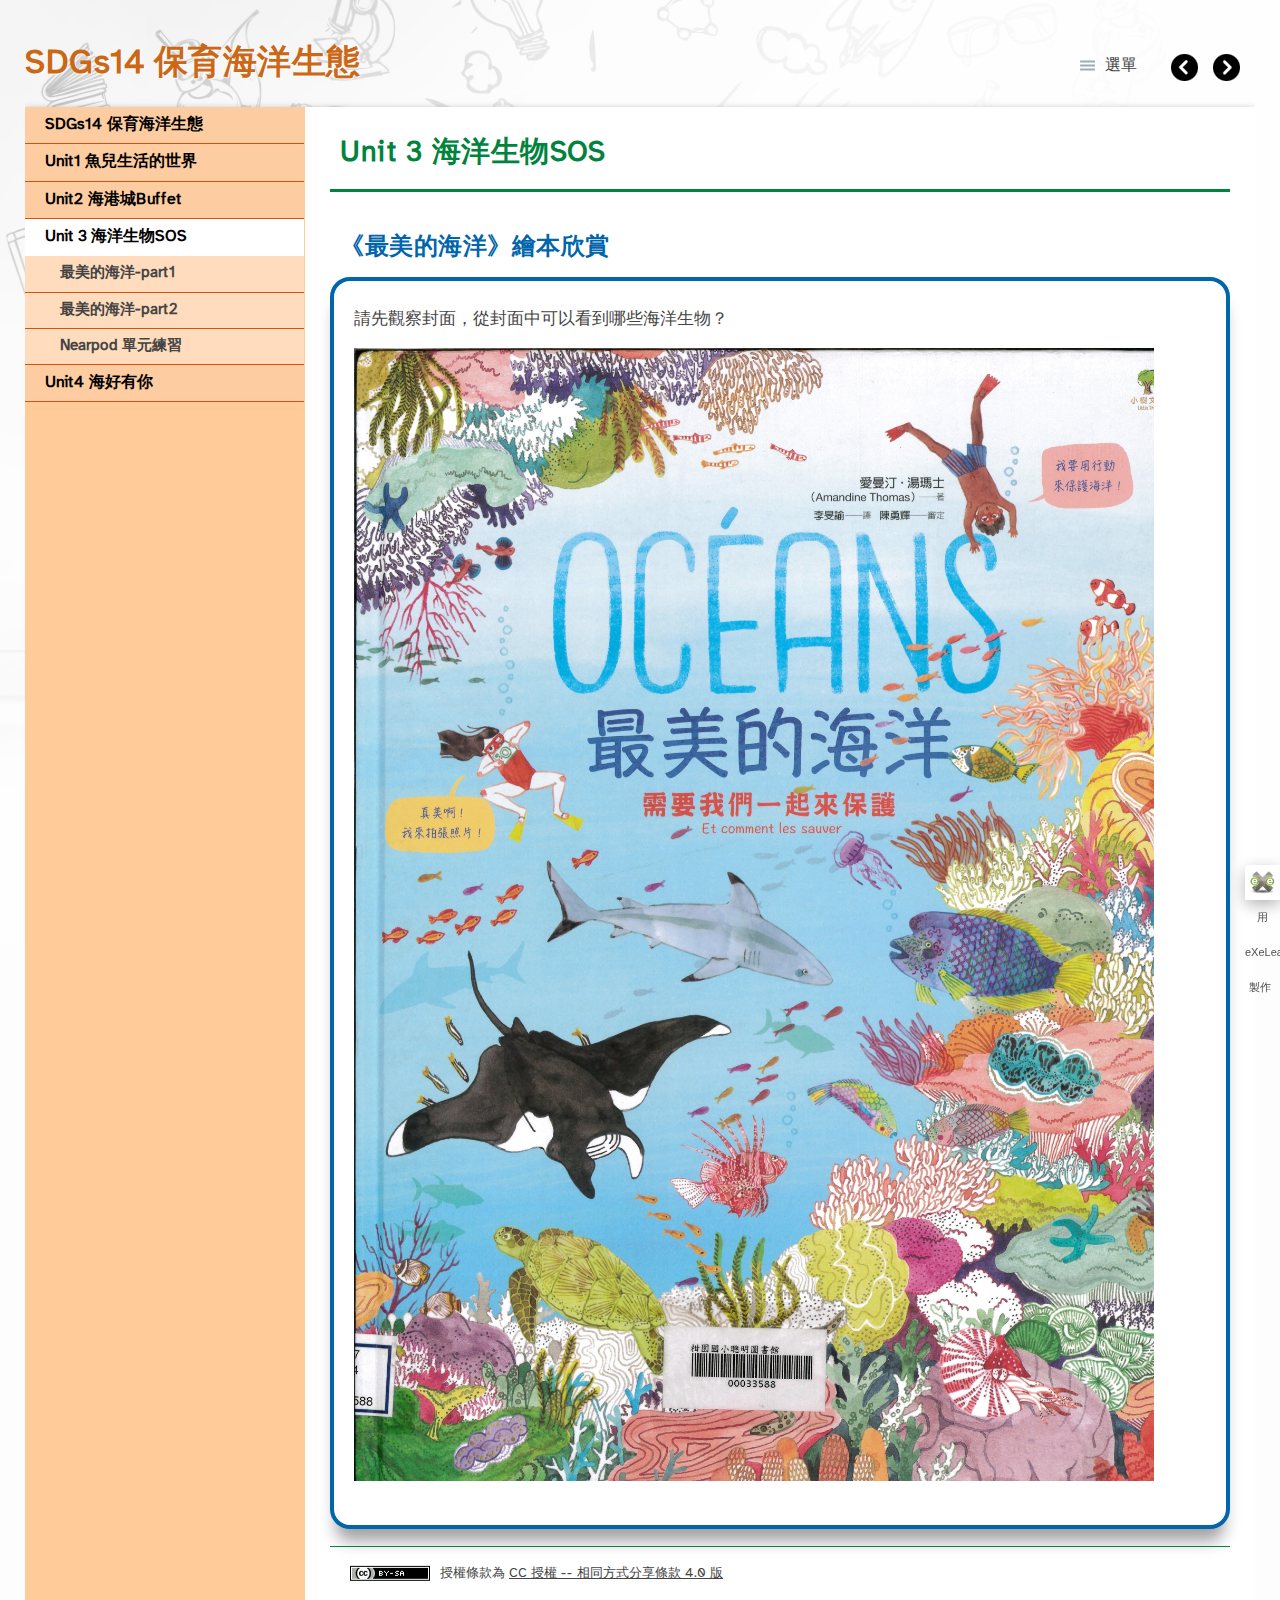
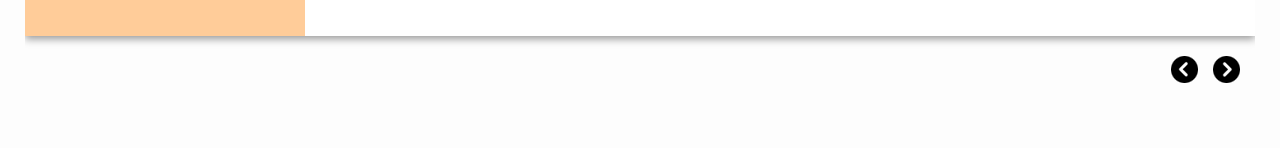
==== unit_3_sos.html @ 48cc8983 "Add files via upload" ====
<!doctype html>
<html lang="zh_TW">
<head>
<link rel="stylesheet" type="text/css" href="base.css" />
<link rel="stylesheet" type="text/css" href="content.css" />
<link rel="stylesheet" type="text/css" href="nav.css" />
<meta http-equiv="content-type" content="text/html;  charset=utf-8" />
<title>Unit 3 海洋生物SOS | SDGs14 保育海洋生態 </title>
<link rel="shortcut icon" href="favicon.ico" type="image/x-icon" />
<link rel="license" type="text/html" href="http://creativecommons.org/licenses/by-sa/4.0/" />
<meta name="generator" content="eXeLearning 2.8 - exelearning.net" />
<!--[if lt IE 9]><script type="text/javascript" src="exe_html5.js"></script><![endif]-->
<script type="text/javascript" src="exe_jquery.js"></script>
<script type="text/javascript" src="common_i18n.js"></script>
<script type="text/javascript" src="common.js"></script>
<meta name="viewport" content="width=device-width, initial-scale=1" />
</head>
<body class="exe-web-site" id="exe-node-1"><script type="text/javascript">document.body.className+=" js"</script>
<div id="content">
<p id="skipNav"><a href="#main" class="sr-av">跳過導覽</a></p>
<header id="header" ><div id="headerContent">SDGs14 保育海洋生態</div></header>
<nav id="siteNav">
<ul>
   <li><a href="index.html" class="daddy main-node">SDGs14 保育海洋生態</a></li>
   <li><a href="unit1_.html" class="no-ch">Unit1 魚兒生活的世界</a></li>
   <li><a href="unit2_buffet.html" class="no-ch">Unit2 海港城Buffet</a></li>
   <li id="active"><a href="unit_3_sos.html" class="active daddy">Unit 3 海洋生物SOS</a>
   <ul>
      <li><a href="part1.html" class="no-ch">最美的海洋-part1</a></li>
      <li><a href="part2.html" class="no-ch">最美的海洋-part2</a></li>
      <li><a href="nearpod_.html" class="no-ch">Nearpod 單元練習</a></li>
   </ul>
   </li>
   <li><a href="unit4_.html" class="no-ch">Unit4 海好有你</a></li>
</ul>
</nav>
<div id='topPagination'>
<nav class="pagination noprt">
<a href="unit2_buffet.html" class="prev"><span><span>&laquo; </span>前一頁</span></a> <span class="sep">| </span><a href="part1.html" class="next"><span>下一頁<span> &raquo;</span></span></a>
</nav>
</div>
<div id="main-wrapper">
<section id="main">
<header id="nodeDecoration"><h1 id="nodeTitle">Unit 3 海洋生物SOS</h1></header>
<article class="iDevice_wrapper textIdevice em_iDevice" id="id23">
<div class="iDevice emphasis1" >
<header class="iDevice_header iDevice_header_noIcon"><h1 class="iDeviceTitle">《最美的海洋》繪本欣賞</h1></header>
<div class="iDevice_inner">
<div class="iDevice_content_wrapper">
<div id="ta23_126_2" class="block iDevice_content">
<div class="exe-text"><p>請先觀察封面，從封面中可以看到哪些海洋生物？</p>
<p><img src="_page-0001.jpg" alt="" width="800" height="1000" /></p></div>
</div>
</div>
</div>
</div>
</article>
<div id="packageLicense" class="cc cc-by-sa">
<p><span>授權條款為</span> <a rel="license" href="http://creativecommons.org/licenses/by-sa/4.0/">CC 授權 -- 相同方式分享條款 4.0 版</a></p>
</div>
</section>
</div>
<div id='bottomPagination'>
<nav class="pagination noprt">
<a href="unit2_buffet.html" class="prev"><span><span>&laquo; </span>前一頁</span></a> <span class="sep">| </span><a href="part1.html" class="next"><span>下一頁<span> &raquo;</span></span></a>
</nav>
</div>
</div>
<p id="made-with-eXe"><a href="https://exelearning.net/" target="_blank" rel="noopener"><span>使用 eXeLearning 製作<span> (新視窗)</span></span></a></p><script type="text/javascript" src="_escolares_js.js"></script></body></html>
---- base.css ----
/*
eXe
Copyright 2004-2006, University of Auckland
Copyright 2004-2007 eXe Project, New Zealand Tertiary Education Commission
base style sheet for all themes
*/
body{margin:0;padding:0 10px 10px 10px;font-family:arial,verdana,helvetica,sans-serif;font-size:.8em}#header{text-align:left;height:50px;padding-left:20px;font-size:2.2em;font-weight:bold}a{text-decoration:none}a:hover,a:focus{text-decoration:underline}img.submit,img.help,img.info,img.gallery{border:0}li{list-style-position:inside}#nodeDecoration{padding:.1em;border-bottom:0;text-align:right}.block,.feedback{display:block;padding-top:.25em;padding-bottom:.25em}.feedback{font-family:times,serif;font-size:120%}.feedback-button p{margin:0}.emphasis0{padding-left:0;margin:0}.iDeviceTitle{font-weight:bold;position:relative;top:-18px}input.feedbackbutton{margin-top:10px;margin-bottom:10px}.popupDiv{background-color:#EDEFF0;border:2px solid #607489;padding:0 4px 4px 4px;margin-left:15px;text-align:left;z-index:99;border-radius:3px}.popupDivLabel{text-align:center;font:message-box;font-weight:bold;color:#fff;cursor:move;margin:0 -4px;background-image:url(popup_bg.gif)}@media print{.feedback{display:block!important}.feedback.iDevice_solution a{text-decoration:none;color:inherit}.iDevice_solution li span{display:none}div.node,article.node{page-break-after:always}.external-iframe{display:none}.external-iframe-src{display:block!important;margin:2em 0;font-size:.95em;text-align:center}#made-with-eXe{display:none}}.external-iframe{border:0}.iDevice a,#siteFooter a,#packageLicense a,.toggle-idevice a{text-decoration:underline}.iDevice a:hover,#siteFooter a:hover,#packageLicense a:hover,.toggle-idevice a:hover{text-decoration:none}.pre-code{background:#112C4A;color:#E7ECF1;font-family:Monaco,Courier,monospace;border-radius:9px;font-size:12px;margin:2em 1em;overflow:auto;padding:20px}.iDevice_content{position:relative;max-width:100%}.exe-epub3 .iDevice_content{position:static}.iDevice_header{background-position:0 50%;background-repeat:no-repeat}.iDevice_header.iDevice_header_noIcon{background-image:none;padding:5px 0}.TrueFalseIdevice label{white-space:nowrap;margin-right:1em;line-height:1.7em}.exe-dl{margin-bottom:2em;margin-left:1.5em}.exe-dl dt{font-weight:bold}.exe-dl dd{margin:1em 1.5em}.js .exe-dl dt{margin:1.2em 0 0 0}.exe-dl dt a{text-decoration:underline}.exe-dl .icon,.exe-dl-toggler a{display:block;width:20px;height:20px;font-size:1.2em;margin-right:1em;line-height:20px;text-align:center;float:left;border-radius:2px;position:relative}.exe-dl-toggler{height:20px;margin:1.5em}.exe-dl-toggler a{margin-left:0;font-weight:bold}.js .exe-dl dd{display:none;padding-left:0;margin:1em 1em 1em 37px}.exe-math{display:block;margin:2em 0}.exe-math,.MathJax_Display{text-align:left!important}.exe-math.position-center,.position-center .MathJax_Display,[style*="text-align: center"] .MathJax_Display{text-align:center!important}.exe-math.position-right,.position-right .MathJax_Display,[style*="text-align: right"] .MathJax_Display{text-align:right!important}.js .show-image .exe-math-code,.js .show-code .exe-math-img{display:none}.exe-math-links{font-size:.85em}.exe-math-inline{display:inline;margin:0 .1em!important}.exe-figure{margin:2em 0;max-width:100%}.position-center{margin:2em auto}.position-right{margin:2em 0 2em auto}.float-left{float:left;margin:.5em 1.5em 1em 0}.float-right{float:right;margin:.5em 0 1em 2em}.figcaption{padding-top:.2em}.figcaption.header{padding-top:0;padding-bottom:.2em}.exe-layout-2-cols,.exe-layout-3-cols{width:100%}.exe-layout-2-cols .exe-col{float:left;width:49%}.exe-layout-2-cols .exe-col-1{padding-right:1%}.exe-layout-2-cols .exe-col-2{padding-left:1%}.exe-layout-2-30-70 .exe-col{width:69%}.exe-layout-2-30-70 .exe-col-1{width:29%}.exe-layout-2-70-30 .exe-col{width:29%}.exe-layout-2-70-30 .exe-col-1{width:69%}.exe-layout-3-cols .exe-col{float:left;width:32%}.exe-layout-3-cols .exe-col-1,.exe-layout-3-cols .exe-col-2{padding-right:2%}.exe-block-warning{background:#FCF8E3;color:#796034;border:1px solid #FAEBCC;padding:0 1em;border-radius:4px}p.exe-block-warning{padding:1em}.exe-block-alert{background:#ffc;color:#855000;border:1px solid #FFF099;padding:0 1em;border-radius:4px}p.exe-block-alert{padding:1em}.exe-block-danger{background:#FEF0EF;color:#973C3B;border:1px solid #F3DADD;padding:0 1em;border-radius:4px}p.exe-block-danger{padding:1em}.exe-block-info{background:#E1F1F9;color:#2B627D;border:1px solid #C9EDF4;padding:0 1em;border-radius:4px}p.exe-block-info{padding:1em}.exe-block-success{background:#E5F3E0;color:#336634;border:1px solid #DEEDD1;padding:0 1em;border-radius:4px}p.exe-block-success{padding:1em}.exe-block-warning a{color:#4F360A}.exe-block-alert a{color:#5B2600}.exe-block-danger a{color:#6D1211}.exe-block-info a{color:#063853}.exe-block-success a{color:#093C0A}div.exe-block-warning,div.exe-block-alert,div.exe-block-danger,div.exe-block-info,div.exe-block-success{margin:1em 0}.js a.exe-enlarge{position:relative;display:block}.exe-enlarge-icon{display:none;width:30px;height:30px;position:absolute;top:50%;left:50%;margin:-15px 0 0 -15px;border-radius:15px;background:#333;z-index:10;box-shadow:0 0 7px 0 #DDD}.exe-enlarge-icon b{width:30px;height:30px;line-height:30px;text-align:center;display:block;font-size:1.3em;color:#FFF}.exe-enlarge-icon b:before{content:"+"}.js a.exe-enlarge:hover img,.js a.exe-enlarge:focus img{opacity:.7;filter:alpha(opacity=70)}a.exe-enlarge:hover .exe-enlarge-icon,a.exe-enlarge:focus .exe-enlarge-icon{display:block;*display:none}.exe-clear{overflow:auto}.toggle-idevice,.exe-hidden,.js-required,.js .js-hidden,.exe-mindmap-code{display:none}.js .js-required{display:block}#packageLicense{text-align:center}.js #main .iDevice_hint_title{font-size:1em;margin-top:0;font-weight:normal;*margin-top:1em}.iDevice_hint{margin-bottom:1.5em}.iDevice_hint_title a{background-repeat:no-repeat;background-position:0 50%;padding-left:23px;text-decoration:none}.iDevice_hint_content{padding:0 23px}.iDevice_answer{overflow:hidden;*margin:1.5em 0}.iDevice_answer{overflow:hidden}.iDevice_answer p{margin-top:0}.iDevice_answer-field{width:2.5em;float:left}.js .iDevice_answer-content,.js .iDevice_answer-feedback{padding-left:2.5em}.hidden-idevice .image_text{display:none}abbr[title],acronym[title]{text-decoration:none;border-bottom:1px dotted}.pagination.page-counter{text-align:center}.pagination.noprt .sep{display:none}.pagination.noprt .page-counter{margin-right:20px}#topPagination .page-counter{margin-left:20px;margin-right:0}#skipNav{margin:0;position:absolute;width:100%}.sr-av,.js .js-sr-av,#skipNav a,.exe-hidden-accessible,.js .exe-tooltip-text{position:absolute;overflow:hidden;clip:rect(0 0 0 0);clip:rect(0,0,0,0);height:0}#skipNav a{background:#333;color:#fff;padding:.4em .85em}#skipNav a:active,#skipNav a:focus{position:static;overflow:visible;clip:auto;height:auto}.exe-table{margin:2em auto;max-width:100%;border:1px solid #CCC;border-collapse:collapse;border-spacing:0}.exe-table tr{background:#fff}.exe-table caption{padding:.5em 0;text-align:center;font-style:italic}.exe-table td,.exe-table th{border:1px solid #CCC;margin:0;padding:.5em 1em}.exe-table thead{background:#ddd;color:#000;text-align:left}.exe-table tr:nth-child(2n-1) td,.exe-table tbody tr:nth-child(2n-1) th{background:#F4F4F4}.exe-table tbody tr:nth-child(2n) th{background:#F4F4F4}.exe-table tbody tr:nth-child(2n-1) th{background:#E4E4E4}.exe-table thead+tbody tr:nth-child(2n) th{background:#fff}.exe-table thead+tbody tr:nth-child(2n-1) th{background:#F4F4F4}.exe-table-minimalist{margin:2em auto;border-collapse:collapse}.exe-table-minimalist tr{background:#fff}.exe-table-minimalist thead th{color:#000;padding:.6em 1.5em .6em .8em;border-bottom:2px solid #CCC;text-align:left}.exe-table-minimalist td,.exe-table-minimalist tbody th{border-bottom:1px solid #ccc;color:#555;padding:.5em 1.5em .5em .8em}.exe-table-minimalist tbody tr:hover td,.exe-table-minimalist tbody tr:hover th{color:#222}.exe-table-minimalist tr:nth-child(2n-1) td,.exe-table-minimalist tbody tr:nth-child(2n-1) th{background:#F9F9F9}.exe-table-minimalist caption{text-align:center;font-style:italic;border-bottom:2px solid #CCC;padding:.6em 0}.exe-table-responsive{display:block;overflow-x:auto;border:none}.exe-table-responsive,.exe-table-responsive th,.exe-table-responsive tr,.exe-table-responsive td{width:auto!important}body .qtip{font-size:.85em;line-height:1.5em}.qtip .exe-tooltip-text{position:relative;overflow:auto;clip:auto;height:auto}ol.auto-numbered{counter-reset:item}.auto-numbered ol{counter-reset:item}.auto-numbered li{display:block}.auto-numbered li:before{content:counters(item,".") ".- ";counter-increment:item}.exe-quote-cite cite{display:block;text-align:right;margin-top:-.5em}.exe-link-data{font-size:.8em;margin:0 .2em}.exe-link-data abbr{cursor:help}.styled-qc{font-family:Georgia,serif;font-style:italic;margin:1.5em 2.5em;padding:.25em 3.5em;position:relative}.styled-qc:before{display:block;content:"\201C";font-size:5em;position:absolute;left:0;top:-20px}.js .pbl-task-info{visibility:hidden}.pbl-task-info dt{float:left;font-weight:bold;margin-right:.5em}.pbl-task-info{overflow:hidden;margin:1em 0 1.5em 20px;width:auto;float:right;text-align:right}.pbl-task-info dt{margin:0;float:left;clear:left;width:150px}.pbl-task-info dd{margin:0 0 0 150px;text-align:left;padding-left:.5em}.pbl-task-info dd:after{content:'';display:block;clear:both}.pbl-task-description{clear:both}iframe,object,embed{max-width:100%}img,video{max-width:100%;height:auto}@media all and (max-width:992px){.exe-layout-3-cols .exe-col{float:none;width:100%;padding:0}.exe-layout-3-cols .exe-col .exe-figure{margin:2em auto}}@media all and (max-width:780px){.styled-qc{margin:1.5em .5em}.exe-layout-2-cols .exe-col{float:none;width:100%;padding:0}.exe-layout-2-cols .exe-col .exe-figure{margin:2em auto}}#exe-client-search-form{text-align:right;margin-bottom:2em}#exe-client-search-form p{margin:0}#exe-client-search-text{border:1px solid #ddd;padding:5px 10px;width:250px;max-width:60%}#exe-client-search-submit{border:1px solid #ddd;padding:5px 10px;background:#ddd;margin-left:-.4em;color:#333}.exe-client-search-results #nodeTitle,.exe-client-search-results .iDevice_wrapper,#exe-client-search-results,#exe-client-search-reset{display:none}.exe-client-search-results #exe-client-search-results{display:block}.exe-client-search-results #exe-client-search-reset{display:inline;line-height:2em}#exe-client-search-results p{margin-top:1.5em}#exe-client-search-results ul{margin:1.5em 1.5em 3em 1.5em;padding:0;list-style:none}#main #exe-client-search-results li{list-style-image:none;margin-bottom:1.5em}#exe-client-search-results a{font-size:1.15em}.exe-client-search-result{background:yellow}.exe-client-search-read-more{font-size:.7em;margin-left:.2em}#exe-client-search-reset{margin-left:.5em}@media all and (max-width:700px){#exe-client-search-form{text-align:center}}@media all and (max-width:600px){.exe-client-search-results #exe-client-search-reset{display:block;margin:1em 0 0 0}}#made-with-eXe{margin:0;position:fixed;bottom:0;right:0}#made-with-eXe a{text-decoration:none;box-shadow:rgba(0,0,0,0.35) 0 5px 15px;border-top-left-radius:4px;color:#222;font-size:11px;font-family:Arial,sans-serif;line-height:35px;width:35px;height:35px;background:#fff url(exe_powered_logo.png) no-repeat 0 50%;display:block;background-size:auto 23px;text-decoration:none;transition:.5s;opacity:.8}#made-with-eXe span{padding-left:35px;padding-right:5px}#made-with-eXe span span{position:absolute;overflow:hidden;clip:rect(0 0 0 0);clip:rect(0,0,0,0);height:0}#made-with-eXe a:hover{width:auto;padding:0 5px;background-position:5px 50%;opacity:1}
---- content.css ----
/* vietnamese */
@font-face{font-family:'Atkinson Hyperlegible';font-style:normal;font-weight:300;src:local('Atkinson Hyperlegible'),local('EncodeSans-Light'),url(Atkinson-Hyperlegible-Regular-102a.woff2) format('woff2');unicode-range:U+0102-0103,U+0110-0111,U+1EA0-1EF9,U+20AB}
/* latin-ext */
@font-face{font-family:'Atkinson Hyperlegible';font-style:normal;font-weight:300;src:local('Atkinson Hyperlegible'),local('EncodeSans-Light'),url(Atkinson-Hyperlegible-Regular-102a.woff2) format('woff2');unicode-range:U+0100-024F,U+0259,U+1E00-1EFF,U+2020,U+20A0-20AB,U+20AD-20CF,U+2113,U+2C60-2C7F,U+A720-A7FF}
/* latin */
@font-face{font-family:'Atkinson Hyperlegible';font-style:normal;font-weight:300;src:local('Atkinson Hyperlegible'),local('EncodeSans-Light'),url(Atkinson-Hyperlegible-Regular-102a.woff2) format('woff2');unicode-range:U+0000-00FF,U+0131,U+0152-0153,U+02BB-02BC,U+02C6,U+02DA,U+02DC,U+2000-206F,U+2074,U+20AC,U+2122,U+2191,U+2193,U+2212,U+2215,U+FEFF,U+FFFD}
html,body{min-height:100%}
html{padding:0}
body{font:1.05em/1.4 "Atkinson Hyperlegible",Arial,Helvetica,sans-serif;padding:20px;margin:0;text-align:left;color:#444;background:#fff}
input,select,textarea,.feedback{font-family:"Atkinson Hyperlegible",​Arial,Helvetica,sans-serif;font-size:1em}
.pre-code,.highlighted-code{font-family:"Atkinson Hyperlegible",​Arial,Helvetica,sans-serif;font-size:.9em;border-radius:0}
a{color:#cc6715}
/* Header is also in single page */
header#header #headerContent h1{color:#cc6715;border:none;margin-right:75px}
#header h1{margin:0;font-size:1em;color:#00843D}
#emptyHeader,#nodeDecoration{height:auto;font-size:1em;text-align:left;letter-spacing:.5px;padding:16px 25px 16px 10px;border-bottom:3px solid #00843D;margin-bottom:0;background:url(_escolares_logo.png) no-repeat 100% 50%}
#header{height:auto;font-size:1em;text-align:left;letter-spacing:.5px;padding:16px 25px 16px 0px;border:none;margin-bottom:0;background:url(_escolares_logo.png) no-repeat 100% 50%}
.exe-single-page #header{font-size:1.55em}
#nodeTitle{font-size:1.55em;margin:0;color:#00843D;padding-right:60px}
#header h1,#nodeTitle{text-shadow:0 0 8px rgba(255,255,255,.6),0 0 5px rgba(255,255,255,.6),0 0 2px rgba(255,255,255,.9)}
#exe-node-0 header.nodeDecoration h1.nodeTitle{color:#fff;background-color:#00843d;padding:5px 5px 5px 15px;margin:5px 0 0 0 !important;border:none!important}
h1#nodeTitle{margin-right:30px}
/* Safe long titles in SCORM */
@media (max-width:420px){
	#header{font-size:21px}
	h1#nodeTitle{margin-right:80px;line-height:1.1em;font-size:21px}
	body .iDeviceTitle{font-size:20px}
	body .iDevice_header .toggle-idevice{position:absolute;right:13px;bottom:48px;margin:0}
}
/* .nodeTitle in single page */
.nodeTitle{padding:5px 0;border-bottom:2px solid #00843D;margin:5px 5px 5px 0;color:#00843D;letter-spacing:.5px;font-size:1.5em;padding-right:60px}
h1{font-size:1.5em;color:#444;letter-spacing:.5px;font-weight:bold}
h2{font-size:1.4em;color:#444;letter-spacing:.5px;font-weight:bold}
h3{font-size:1.35em;color:#444;letter-spacing:.5px;font-weight:bold}
h4{font-size:1.2em;font-weight:bold;color:#444}
h5{font-size:1.1em;font-weight:bold;color:#444}
h6{font-size:1em;font-weight:bold;color:#444}
p{margin:1em 0}
ol,ul{color:#444}
#main{height:auto!important;height:300px;min-height:300px;padding-top:10px}
#main h4{font-size:1.2em}
#main h5{font-size:1.1em}
#main h6{font-size:1em}
.iDevice{margin:25px 0 1em 0}
/* Modals */
#pp_full_res .pp_title{color:#00843D;margin:0;padding:1em 0 .25em 0}
#pp_full_res .pp_inline p{color:#444}
/* SCORM navigation */
.previousnext a.previouslink,
section.previousnext{display:none}
/* Tables */
.exe-table thead tr{background:none}

/* Blue iDevices (default) */

/* iDevice title */
.iDeviceTitle{font-size:1.4em;display:inline;font-weight:normal;vertical-align:middle;top:0;color:#2E2E2E;letter-spacing:.5px;font-weight:bold}
.iDeviceTitle:before{content:" ";display:block;width:15px;height:15px}
/* iDevice content */
.iDevice_content{word-wrap:break-word;overflow:auto;text-align:left}
/*.iDevice_inner*/
.iDevice_inner{padding:10px 20px 20px 20px;background:#fff;box-shadow:0px 18px 16px -6px rgba(0,0,0,0.37);border-radius:20px;border:4px solid #0065AB}
.iDeviceTitle{color:#0065AB}
/* iDevice icons */
.iDevice_header{background:url(icon_udl_exp_interactivo.svg) no-repeat 0 50%;padding:5px 0 5px 80px;position:relative;min-height:60px}
.iDevice .iDevice_header.iDevice_header_noIcon{padding:0 0 0 10px;background-image:none}
/* Buttons */
.feedbackbutton,.feedback-button input,.iDevice_buttons input{text-decoration:none;background-color:#0065ab;padding:.3em 1em;color:#fff;transition:background-color 0.4s ease-in-out;display:inline-block;border:none;cursor:pointer}
.feedbackbutton:hover,.feedback-button input:hover,.iDevice_buttons input:hover{background-color:#004b80}

.emphasis0 .feedbackbutton,.emphasis0 .feedback-button input,.emphasis0 .iDevice_buttons input{background-color:#CC6715}
.emphasis0 .feedbackbutton:hover,.emphasis0 .feedback-button input:hover,.emphasis0 .iDevice_buttons input:hover{background-color:#9D4C0A}

.activityIdevice .iDevice_header{background-image:url(icon_udl_exp_actividad.svg)}
.readingIdevice .iDevice_header{background-image:url(icon_udl_exp_lee.svg)}

.iDevice_wrapper[class*='em_iDevice_udl_exp'] .exe-table,
.UDLcontentIdevice-exp .exe-table{border-color:#0065ab}
.iDevice_wrapper[class*='em_iDevice_udl_exp'] .exe-table td,.iDevice_wrapper[class*='em_iDevice_udl_exp'] .exe-table th,
.UDLcontentIdevice-exp .exe-table td,.UDLcontentIdevice-exp .exe-table th{border-color:#0065ab}
.iDevice_wrapper[class*='em_iDevice_udl_exp'] .exe-table thead,
.UDLcontentIdevice-exp .exe-table thead{background:#005088;color:#FFF}

/* Green iDevices */
.iDevice_wrapper[class*='em_iDevice_udl_eng'] .iDeviceTitle,
.objectivesIdevice .iDeviceTitle,
.download-packageIdevice .iDeviceTitle,
.RssIdevice .iDeviceTitle,
.RubricIdevice .iDeviceTitle,
.OrientacionesalumnadofpdIdevice .iDeviceTitle,
.OrientacionestutoriafpdIdevice .iDeviceTitle,
.UDLcontentIdevice-eng .iDeviceTitle{color:#499113}

.iDevice_wrapper[class*='em_iDevice_udl_eng'] .iDevice_inner,
.objectivesIdevice .iDevice_inner,
.download-packageIdevice .iDevice_inner,
.RssIdevice .iDevice_inner,
.RubricIdevice .iDevice_inner,
.OrientacionesalumnadofpdIdevice .iDevice_inner,
.OrientacionestutoriafpdIdevice .iDevice_inner,
.UDLcontentIdevice-eng .iDevice_inner{border-color:#499113}

.objectivesIdevice .iDevice_header{background-image:url(icon_udl_eng_objetivos.svg)}
.download-packageIdevice .iDevice_header{background-image:url(icon_udl_eng_descarga.svg);padding-left:95px}
.RssIdevice .iDevice_header{background-image:url(icon_udl_eng_rss.svg)}
.RubricIdevice .iDevice_header{background-image:url(icon_udl_eng_rubrica.svg)}
.OrientacionesalumnadofpdIdevice .iDevice_header,
.OrientacionestutoriafpdIdevice .iDevice_header{background-image:url(icon_udl_eng_rubrica.svg)}

.iDevice_wrapper[class*='em_iDevice_udl_eng'] .exe-table,
.UDLcontentIdevice-eng .exe-table{background:#fff;border-color:#549b0d}
.iDevice_wrapper[class*='em_iDevice_udl_eng'] .exe-table td,.iDevice_wrapper[class*='em_iDevice_udl_eng'] .exe-table th,
.UDLcontentIdevice-eng .exe-table td,.UDLcontentIdevice-eng .exe-table th{border-color:#549b0d}
.iDevice_wrapper[class*='em_iDevice_udl_eng'] .exe-table thead,
.UDLcontentIdevice-eng .exe-table thead{background:#437c0a;color:#FFF}

.em_iDevice_udl_eng_like .feedbackbutton,.em_iDevice_udl_eng_like .feedback-button input,.em_iDevice_udl_eng_like .iDevice_buttons input,
.UDLcontentIdevice-eng .feedbackbutton,.UDLcontentIdevice-eng .feedback-button input,.UDLcontentIdevice-eng .iDevice_buttons input{background-color:#499113}
.em_iDevice_udl_eng_like .feedbackbutton:hover,.em_iDevice_udl_eng_like .feedback-button input:hover,.em_iDevice_udl_eng_like .iDevice_buttons input:hover,
.UDLcontentIdevice-eng .feedbackbutton:hover,.UDLcontentIdevice-eng .feedback-button input:hover,.UDLcontentIdevice-eng .iDevice_buttons input:hover{background-color:#366c0e}

/* Purple iDevices */
.iDevice_wrapper[class*='em_iDevice_udl_rep'] .iDeviceTitle,
.GalleryIdevice .iDeviceTitle,
.FileAttachIdeviceInc .iDeviceTitle,
.CasopracticofpdIdevice .iDeviceTitle,
.CasestudyIdevice .iDeviceTitle,
.CitasparapensarfpdIdevice .iDeviceTitle,
.ReflectionfpdIdevice .iDeviceTitle,
.ReflectionfpdmodifIdevice .iDeviceTitle,
.ReflectionIdevice .iDeviceTitle,
.EjercicioresueltofpdIdevice .iDeviceTitle,
.ParasabermasfpdIdevice .iDeviceTitle,
.RecomendacionfpdIdevice .iDeviceTitle,
.DebesconocerfpdIdevice .iDeviceTitle,
.preknowledgeIdevice .iDeviceTitle,
.WikipediaIdevice .iDeviceTitle,
.UDLcontentIdevice-rep .iDeviceTitle{color:#A25AC4}

.iDevice_wrapper[class*='em_iDevice_udl_rep'] .iDevice_inner,
.GalleryIdevice .iDevice_inner,
.FileAttachIdeviceInc .iDevice_inner,
.CasopracticofpdIdevice .iDevice_inner,
.CasestudyIdevice .iDevice_inner,
.CitasparapensarfpdIdevice .iDevice_inner,
.ReflectionfpdIdevice .iDevice_inner,
.ReflectionfpdmodifIdevice .iDevice_inner,
.ReflectionIdevice .iDevice_inner,
.EjercicioresueltofpdIdevice .iDevice_inner,
.ParasabermasfpdIdevice .iDevice_inner,
.RecomendacionfpdIdevice .iDevice_inner,
.DebesconocerfpdIdevice .iDevice_inner,
.preknowledgeIdevice .iDevice_inner,
.WikipediaIdevice .iDevice_inner,
.UDLcontentIdevice-rep .iDevice_inner{border-color:#A25AC4}

.GalleryIdevice .iDevice_header{background-image:url(icon_udl_rep_galeria.svg)}
.FileAttachIdeviceInc .iDevice_header{background-image:url(icon_udl_rep_adjunto.svg)}
.CasopracticofpdIdevice .iDevice_header,
.CasestudyIdevice .iDevice_header{background-image:url(icon_udl_rep_caso.svg)}
.CitasparapensarfpdIdevice .iDevice_header,
.ReflectionfpdIdevice .iDevice_header,
.ReflectionfpdmodifIdevice .iDevice_header,
.ReflectionIdevice .iDevice_header{background-image:url(icon_udl_rep_reflexion.svg)}
.EjercicioresueltofpdIdevice .iDevice_header{background-image:url(icon_udl_rep_ejemplo.svg)}
.ParasabermasfpdIdevice .iDevice_header,
.WikipediaIdevice .iDevice_header{background-image:url(icon_udl_rep_informarse.svg)}
.RecomendacionfpdIdevice .iDevice_header{background-image:url(icon_udl_rep_recomienda.svg)}
.DebesconocerfpdIdevice .iDevice_header,
.preknowledgeIdevice .iDevice_header{background-image:url(icon_udl_rep_conocer.svg)}

.iDevice_wrapper[class*='em_iDevice_udl_rep'] .exe-table,
.UDLcontentIdevice-rep .exe-table{background:#fff;border-color:#784aba}
.iDevice_wrapper[class*='em_iDevice_udl_rep'] .exe-table td,.iDevice_wrapper[class*='em_iDevice_udl_rep'] .exe-table th,
.UDLcontentIdevice-rep .exe-table td,.UDLcontentIdevice-rep .exe-table th{border-color:#784aba}
.iDevice_wrapper[class*='em_iDevice_udl_rep'] .exe-table thead,
.UDLcontentIdevice-rep .exe-table thead{background:#5f3996;color:#FFF}

.em_iDevice_udl_rep_like .feedbackbutton,.em_iDevice_udl_rep_like .feedback-button input,.em_iDevice_udl_rep_like .iDevice_buttons input,
.UDLcontentIdevice-rep .feedbackbutton,.UDLcontentIdevice-rep .feedback-button input,.UDLcontentIdevice-rep .iDevice_buttons input{background-color:#a25ac4}
.em_iDevice_udl_rep_like .feedbackbutton:hover,.em_iDevice_udl_rep_like .feedback-button input:hover,.em_iDevice_udl_rep_like .iDevice_buttons input:hover,
.UDLcontentIdevice-rep .feedbackbutton:hover,.UDLcontentIdevice-rep .feedback-button input:hover,.UDLcontentIdevice-rep .iDevice_buttons input:hover{background-color:#7d389e}

.FileAttachIdeviceInc a{color:#412866}

/* Carousel */
.js .exe-carousel h2{color:#7c3f06}
.fx-carousel-pagination a{background:#ee7f1a;text-decoration:none!important;color:#7c3f06;font-weight:bold}
.fx-carousel-pagination a:hover,.fx-carousel-pagination a:focus{text-decoration:none;color:#444}
.fx-carousel-pagination .fx-current a{background:#73D413;color:#444;text-decoration:none}
.fx-carousel-content{display:none;background:#fff;padding:1px 15px .5em 15px;border-radius:5px;margin:0 65px;border:1px solid #444}

/* Pagination */
.js .exe-paginated h2{color:#7c3f06}
.js .fx-pagination a{background:#ee7f1a;text-decoration:none!important;color:#444!important}
.fx-pagination a:hover,.fx-pagination a:focus{color:#444}
.js .fx-pagination .fx-current a{background:#73D413;color:#fff;text-decoration:none!important}
.fx-page-content{background:#fff;border:1px solid #444}

/* Accordion */
.exe-accordion,.exe-accordion *{-webkit-box-sizing:border-box;-moz-box-sizing:border-box;box-sizing:border-box}
.exe-accordion{width:90%;margin:2em 0 2em 5%;border-top:1px solid #cc6715;border-left:1px solid #cc6715;border-right:2px solid #cc6715;border-bottom:2px solid #cc6715}
.js .exe-accordion{overflow:hidden;box-shadow:0px 1px 3px rgba(0,0,0,0.25);border-radius:3px;background:#f1f1f1;width:86%;margin:0px auto}
.fx-accordion-title,.exe-accordion h2{width:100%;padding:15px;display:inline-block;background-color:#fff;transition:all linear 0.15s;color:#cc6715}
a.fx-accordion-title h2:before{content:'+';font-size:1em;background-color:#cc6715;color:white;transition:transform .5s ease-in;position:relative;left:-15px}
a.fx-accordion-title h2:hover:before{content:"\25be";font-size:1em;background-color:#cc6715;color:white;transition:transform .5s ease-in;position:relative;left:-15px}
.fx-accordion-title{border-top:1px solid #cc6715!important}
.fx-accordion-title-0{border-bottom:1px solid #cc6715}
#main .exe-accordion h2{margin:0;font-size:1em;font-weight:bold}
.js .exe-accordion h2{padding:0;border:0;display:block;background:none}
.js .fx-accordion-title{text-decoration:none;padding:10px 15px 10px 0px;color:#cc6715!important;background-color:#fff!important}
.fx-accordion-title.active,.fx-accordion-title:hover{filter:alpha(opacity=90);opacity:.9;text-decoration:none}
.fx-accordion-section:last-child .fx-accordion-title{border-left:20px solid #cc6715!important}
.fx-afx-accordion-titleccordion-content{padding:0 15px;display:none;background-color:#f1f1f1;border-top:1px solid #cc6715}

/* Tabs */
.exe-tabs .fx-tabs a{padding:20px 15px}
.exe-tabs .fx-tabs a:hover,.exe-tabs .fx-tabs a:focus{text-decoration:none}
.fx-tabs .fx-current a{background:#f3f3f3;border-top:5px solid #cc6715;padding:15px}
.exe-tabs .fx-tabs a:before{content:'\229C';padding-right:10px}
.exe-tabs .fx-tab-content{background:#f3f3f3;padding:15px;border-top:5px solid #cc6715;position:relative;z-index:99;bottom:10px}
.exe-tabs .fx-default-panel{border-top-left-radius:0}
.exe-tabs .fx-tabs .fx-current a{background:#f3f3f3;border-top:5px solid #cc6715;padding:15px;color:#cc6715}
.iDevice_content .exe-tabs .fx-tab-content{background:#f3f3f3;border-top:5px solid #cc6715;padding:15px;color:#444}
.exe-tabs .fx-tabs a,.exe-tabs .fx-tabs a:before{color:#cc6715}
.iDevice_wrapper[class*='em_iDevice_udl_eng'] .exe-tabs .fx-tabs .fx-current a{border-top-color:#549b0d;color:#499113}
.iDevice_wrapper[class*='em_iDevice_udl_rep'] .exe-tabs .fx-tabs .fx-current a{border-top-color:#784aba;color:#784aba}
.iDevice_wrapper[class*='em_iDevice_udl_exp'] .exe-tabs .fx-tabs .fx-current a{border-top-color:#0065ab;color:#0065ab}
.iDevice_wrapper[class*='em_iDevice_udl_eng'] .exe-tabs .fx-tab-content{border-top-color:#549b0d;color:#444}
.iDevice_wrapper[class*='em_iDevice_udl_rep'] .exe-tabs .fx-tab-content{border-top-color:#784aba;color:#444}
.iDevice_wrapper[class*='em_iDevice_udl_exp'] .exe-tabs .fx-tab-content{border-top-color:#0065ab;position:relative;z-index:99;bottom:10px;color:#444}
.iDevice_wrapper[class*='em_iDevice_udl_eng'] .exe-tabs .fx-tabs a,.iDevice_wrapper[class*='em_iDevice_udl_eng'] .exe-tabs .fx-tabs a:before{color:#499113}
.iDevice_wrapper[class*='em_iDevice_udl_rep'] .exe-tabs .fx-tabs a,.iDevice_wrapper[class*='em_iDevice_udl_rep'] .exe-tabs .fx-tabs a:before{color:#784aba}
.iDevice_wrapper[class*='em_iDevice_udl_exp'] .exe-tabs .fx-tabs a,.iDevice_wrapper[class*='em_iDevice_udl_exp'] .exe-tabs .fx-tabs a:before{color:#0065ab}

/* Time line */
div.fx-timeline-container{border-left:2px solid #872C1A!important}
.fx-timeline-major h2 a{background-color:#872C1A!important}
.fx-timeline-major h2 a:hover,.fx-timeline-major h2 a:focus{background-color:#9C4938!important}
.fx-timeline-minor h3 a{color:#872C1A!important}
.fx-timeline-minor h3 a:after{content:"\21D8";margin-left:10px;color:#872C1A!important}
.fx-timeline-minor h3 a.open:after{content:"\21D6";margin-left:10px;color:#872C1A!important}
.fx-timeline-minor h3 a:hover,.fx-timeline-minor h3 a:focus{color:#872C1A!important}
.fx-timeline-container a.fx-timeline-expand{color:#7c3f06!important;background:#fff!important;border:1px solid #7c3f06;font-weight:bold}
.fx-timeline-container a.fx-timeline-expand:hover{color:#fff!important;background:#872C1A!important}

/* Note */
.classnote{border:2px solid #444;-webkit-border-bottom-left-radius:20px;-moz-border-radius-bottom-left:20px;border-bottom-left-radius:20px;background:#Fff;padding-left:10px;padding-right:10px;padding-top:5px;margin-top:5px;margin-bottom:20px;width:35.5%;margin-left:63%}
.notetitleex{font:italic bold 14px verdana;cursor:pointer;padding-left:px;padding-bottom:5px;color:#444;border-bottom:none!important}

.exe-download-package-link a{background:#333;color:white}

#siteFooter{font-size:.95em;margin:25px 0}
#siteFooter a{color:#DB0B00}

.ExternalUrlIdevice iframe{border:none}
/* Lightbox */
.exeImageGallery{width:100%}
#lbOverlay{background-color:#e2e2e2}
#lbOuterContainer{border-color:#ddd}

/* base.css */
.block,.feedback{padding:0}
li{list-style-position:outside}
#wikipedia-content ul li{list-style-image:none;margin-bottom:auto}

/* Hide/Show iDevice */
.toggle-idevice{text-align:right;display:block;margin-right:13px;line-height:21px;height:21px}
.iDevice_header .toggle-idevice{position:absolute;right:13px;bottom:13px;margin:0}
.toggle-idevice{margin-top:5px;margin-bottom:0px}
.toggle-idevice a{display:inline-block;width:20px;height:20px;background:url(_escolares_icons.png) no-repeat 0 -20px}
.toggle-idevice .show-idevice{background-position:0 0}
.toggle-idevice span{position:absolute;overflow:hidden;clip:rect(0,0,0,0);height:0}
.toggle-idevice + .iDevice.emphasis0{margin-top:0}

/* Links */
.iDevice a,#siteFooter a,#packageLicense a,.toggle-idevice a{text-decoration:underline}
.iDevice a:hover,#siteFooter a:hover,#packageLicense a:hover,.toggle-idevice a:hover{text-decoration:none}

/* Licenses */
#packageLicense{text-align:left;font-size:.8em;padding:0 20px;color:#444;line-height:1em;margin:0 0 25px 0;background:#526668;border-top:1px solid #00843d}
#packageLicense p{margin:20px 0}
#packageLicense a{color:#444;text-decoration:underline}
#packageLicense.propietary{position:absolute;overflow:hidden;clip:rect(0,0,0,0);height:0}
#packageLicense.cc{padding:0 20px 10px 110px;background:transparent url(_escolares_licenses.gif) no-repeat 20px 5px}
#packageLicense.cc-by-sa{background-position:20px -95px}
#packageLicense.cc-by-nd{background-position:20px -195px}
#packageLicense.cc-by-nc{background-position:20px -295px}
#packageLicense.cc-by-nc-sa{background-position:20px -395px}
#packageLicense.cc-by-nc-nd{background-position:20px -495px}
#packageLicense.cc-0{background-position:20px -595px}

/* Hint & Feedback */
.iDevice_hint_content{border:1px solid #cec486;background:#ecf0f1}
.iDevice_inner .feedback,
.iDevice_inner .feedback-right,
.iDevice_inner .feedback-wrong{background:#f2f2f2;border:1px solid #343333;padding:0 1em;margin:1em 0}
.iDevice_inner .iDevice_answer-feedback{background:none;border:none;padding:0;margin:0}
.TrueFalseIdevice .feedback{margin-top:1.5em}

/* Edition */
#activeIdevice .js-idevide-icon-preview{max-width:64px;max-height:64px}
/* iDevice edition buttons */
.exe-authoring-page .em_iDevice .idevice-edition-buttons{left:10px;bottom:-18px}

/* TinyMCE */
.EducaAnd_IMP{color:#499113}
.EducaAnd_EXP{color:#0065ab}
.EducaAnd_COM{color:#784aba}

/* Print */
@media print{
	#header{padding-top:0px!important}
	body{text-align:justify!important;color:#000!important}
	ol,ul{color:#000!important}
	#header #headerContent h1{margin-right:80px!important}
	#exe-node-0 header.nodeDecoration h1.nodeTitle{padding-left:0}
	header.nodeDecoration h1.nodeTitle{page-break-after:none!important}
	#header{height:auto;font-size:1em;text-align:left;letter-spacing:.5px;padding:0px 25px 16px 0px;border:none;margin-bottom:0}
	.nodeDecoration{padding-top:10px}
	#headerContent{min-height:51px;background:url(_escolares_logo.png) no-repeat 100% 20%;padding-bottom:15px}
	#nodeDecoration,#emptyHeader{color:#000;text-shadow:none;background:none;border:2px solid #CC6715;padding:5px 5px 10px 15px;margin-left:10px}
	#nodeDecoration,#header,#emptyHeader{color:#000;text-shadow:none;background:none;border:none;padding:20px 0}
	#packageLicense{text-align:left;font-size:.8em;padding:0 20px;color:#444;line-height:1em;margin:0 0 25px 0;background:#fff;border-top:1px solid #00843d}
	#packageLicense p{margin:20px 0}
	#packageLicense a{color:#444;text-decoration:underline}
	#packageLicense.propietary{position:absolute;overflow:hidden;clip:rect(0,0,0,0);height:0}
	#packageLicense.cc{padding:0 20px 0px 110px;background:transparent url(_escolares_licenses.gif) no-repeat 20px 5px}
	#packageLicense.cc-by-sa{background-position:20px -95px}
	#packageLicense.cc-by-nd{background-position:20px -195px}
	#packageLicense.cc-by-nc-sa{background-position:20px -295px}
	#packageLicense.cc-by-nc-nd{background-position:20px -395px}
	#packageLicense.cc-0{background-position:20px -495px}
	#packageLicense,#packageLicense a,#nodeTitle{color:#000}
	.iDevice_header{color-adjust:exact!important;-webkit-print-color-adjust:exact!important}
	.nodeTitle{color:#00843d}
	.iDevice_inner .feedback{background:#fff!important}
	.feedbackbutton,.feedback-button input,.iDevice_buttons input,ul.fx-tabs{display:none!important}
	a{font-weight:bolder;text-decoration:none!important}
	a[href^=http]:after{content:" <" attr(href) "> "}	
	.emphasis0:has(>.iDevice_content>.exe-text>p>.external-iframe-src){margin:0px!important}
	iframe.external-iframe{display:none}
	/* No iframe content */
	 .external-iframe-src{display:block!important;font-size:.70em;text-align:left;padding:5px 10px 10px 50px;text-align:center}
	 .external-iframe-src a:after{content:""}
	.exe-dialog-text{display:block!important}
	.fx-accordion-content,.fx-timeline-event{display:block!important}
	.exe-accordion{width:100%!important;background-color:#fff!important}
	.fx-accordion-section:last-child .fx-accordion-title{padding-left:10px!important}
	.exe-accordion{border:1px solid #fff!important}
	.fx-accordion-title{border-top:1px solid #fff!important}
	body .fx-accordion-title,.exe-accordion h2{font-size:1em}
	.fx-accordion-content{padding:15px 15px 10px 0px}
	.container-wrapper-genially{max-height:800px!important}
	h2.pp_title{color:#00843d}
	a.fx-accordion-title h2:before,a.fx-accordion-title h2:hover{content:none!important}
	.fx-accordion-title-0{border-bottom:1px solid #fff;!important}
	.exe-paginated .fx-pagination,.fx-carousel-pagination .fx-carousel-next,.fx-carousel-pagination .fx-carousel-prev,.fx-carousel-pagination{display:none}
	.fx-page-content{border:none;margin:0px auto;padding:5px}
	.exe-paginated h2,.fx-tab-content h2{margin-top:-30px!important;margin-bottom:0px;color:#872C1A}
	.js .exe-carousel{margin-top:30px}
	.fx-carousel-content{border:none;display:inline;margin-left:-1.2em;margin-right:0px;padding-top:20px}
	.js .exe-carousel h2{margin-top:-1.5em}
	.exe-tabs .fx-tab-content{display:none;background:#fff;padding:15px;border-top:none!important;position:relative;z-index:99;bottom:10px}
	.js .exe-tabs{background-color:white;width:100%;border:none}
	div.node,article.node{page-break-after:always}
	.selecciona-IDevice,.candado-IDevice,.desafio-IDevice,.exe-interactive-video,.rosco-IDevice,.quext-IDevice,.adivina-IDevice,.vquext-IDevice,.auto-geogebra{display:none!important}
	.SeleccionaIdevice h1.iDeviceTitle,.desafioIdevice h1.iDeviceTitle,.candadoIdevice h1.iDeviceTitle,.AdivinaIdevice h1.iDeviceTitle,.QuExtIdevice h1.iDeviceTitle,.RoscoIdevice h1.iDeviceTitle,.VideoQuExtIdevice h1.iDeviceTitle,.SeleccionaIdevice h2.iDeviceTitle,.desafioIdevice h2.iDeviceTitle,.candadoIdevice h2.iDeviceTitle,.AdivinaIdevice h2.iDeviceTitle,.QuExtIdevice h2.iDeviceTitle,.RoscoIdevice h2.iDeviceTitle,.VideoQuExtIdevice h2.iDeviceTitle{color:#0065ab;padding-left:0px!important}
	.SeleccionaIdevice .iDevice_inner,.desafioIdevice .iDevice_inner,.candadoIdevice .iDevice_inner,.AdivinaIdevice .iDevice_inner,.QuExtIdevice .iDevice_inner,.RoscoIdevice .iDevice_inner,.VideoQuExtIdevice .iDevice_inner,.interactive-videoIdevice .iDevice_inner{border:none!important}
	.SeleccionaIdevice:after,.desafioIdevice:after,.candadoIdevice:after,.GeoGebraIdevice:after,.AdivinaIdevice:after,.QuExtIdevice:after,.RoscoIdevice:after,.VideoQuExtIdevice:after,.interactive-videoIdevice:after{content:"—";text-align:center;display:block;margin:1em 0}
	article.node:last-child{page-break-after:initial}
	.iDevice_solution.feedback h1{font-size:12px!important;color:#444}
	.fx-timeline-container a.fx-timeline-expand{display:none}
	.iDevice_destacadofpd{margin-top:40px;border-top:1px solid #2E2e2E!important;border-right:none!important;border-left:none!important;border-bottom:1px solid #2E2e2E!important;box-shadow:none!important;text-align:justify!important}
	.iDevice_inner{margin-top:5px;padding:10px 20px 0px 10px;background:#fff;border-top:1px solid #2E2e2E!important;border-right:none!important;border-left:none!important;border-bottom:1px solid #2E2e2E!important;box-shadow:none!important;text-align:justify!important;border-radius:0px!important}
	.hidden-idevice .iDevice_inner{display:block!important}
	.toggle-idevice{display:none}
	.iDevice_content{text-align:justify!important;color:#000}
	.iDevice_inner p,.iDevice_inner ul li,.iDevice_inner ol li{text-align:justify!important}
	.iDevice{margin:25px 0!important}
	.js .exe-paginated h2,.js .exe-carousel h2{font-size:1.1em}
}
---- nav.css ----
html,body{min-height:100%}
html{padding:0;background:#fdfdfd}
body{padding:0;text-align:center}
@media all and (min-width:1px){
	body{min-height:100vh;background:#fdfdfd url(_escolares_bg.png) no-repeat 0 0 fixed;background-size:cover}
}
#lbOverlay{background:#f3f3f3}
#content{width:100%;max-width:1230px;min-width:300px;margin:0 auto;text-align:left;position:relative;padding-bottom:21px}
#main-wrapper{padding:0 25px 1px 305px;background:#fff url(_escolares_left_column.gif) repeat-y 0 0;box-shadow:rgba(0,0,0,0.4) 0 3px 8px}
.no-nav #main-wrapper{padding-left:25px;background:#fff}
#main{width:100%}
#header,#emptyHeader{border:none;padding:40px 210px 20px 20px;background:none;font-size:2em}
#emptyHeader{height:42px}
#headerContent{color:#cc6715;text-shadow:1px 1px 1px #FFF}
#nodeDecoration{padding:0 30px 0 0;margin:0 0 25px 0;border:none;text-shadow:none;background:none;border-bottom:3px solid #00843D;background:url(_escolares_logo.png) no-repeat 100% 50%!important}
#nodeTitle{padding:17px 0px 15px 10px;color:#00843D;letter-spacing:.5px;font-size:1.7em;font-weight:bold;margin-right:2.3em}
#siteFooter{padding:5px 20px 20px 20px;text-align:right;margin-top:-56px}
/* Navigation */
#skipNav{font-size:.95em;text-align:center;padding-top:25px}
#skipNav a{padding:5px 15px;background:#3a4749}
#siteNav{width:279px;float:left;padding-right:20px;margin:0px 0 70px 0}
#siteNav ul,#siteNav li{margin:0;padding:0;list-style:none}
#siteNav a{font-size:.95em;display:block;padding:7px 10px 7px 20px;border-bottom:1px solid #d6510d;color:#000;background:#fdcca0;font-weight:bold;text-decoration:none}
#siteNav a:hover,#siteNav a:focus{color:#000;background:#f0a762;border-color:#5A4532}
#siteNav ul ul a{padding-left:35px;font-size:.9em;background:#FEDCBD;border-color:#d6510d;color:#444444}
#siteNav ul ul a:hover,#siteNav ul ul a:focus{background:#FFF5EB;border-color:#AC7949;color:#3a4749;text-decoration:underline}
#siteNav .active{color:#000;text-decoration:none;background:#fff;border-color:#fff}
#siteNav .active:hover{color:#000;text-decoration:none;background:#fff;border-color:#fff;cursor:none}
#siteNav .other-section{display:none}
#siteNav ul ul ul a{padding-left:50px;background-color:#FEDCBD;color:#3a4749}
/* Pagination */
.pagination{text-align:right;font-size:.95em}
.pagination .sep{display:none}
.pagination a{display:block;position:absolute;right:52px;width:32px;height:32px;padding:0;background:url(_escolares_nav_icons.png) no-repeat 0 0}
body .pagination a{filter:alpha(opacity=100);opacity:1;outline:none}
.pagination a span span{display:none}
.pagination a span{position:absolute;overflow:hidden;clip:rect(0,0,0,0);height:0}
#topPagination{position:absolute;top:3.2em;width:100%}
#topPagination .prev{margin-left:18px}
#topPagination .pagination{text-align:right}
#bottomPagination{padding:20px 20px 71px 0px}
.no-nav #bottomPagination{padding-left:20px}
.pagination .next,.pagination .next:hover,.pagination .next:focus{right:10px;background-position:-50px 0}
/* Page counter */
#topPagination .page-counter{margin-left:16px}
#bottomPagination .page-counter{margin-left:20px;margin-right:0}
.pagination.page-counter{text-align:center}
.pagination.noprt .sep{display:none}
.pagination.noprt .page-counter{margin-right:20px}
#topPagination .page-counter{margin-left:20px;margin-right:0}
.pagination .page-counter{position:absolute;line-height:27px;padding:0;right:206px}
#exe-client-search-form{text-align:left;padding:25px 0 0;margin:0;font-size:.95em}
@media all and (min-width:1230px){
	#bottomPagination,#siteFooter{right:0}
	#topPagination{right:0}
	#header{padding-left:0}
}
/* Autoclear */
#content{overflow:auto}

#header-options{margin:20px 0 0;position:absolute;top:2em;right:100px;z-index:99}
#header-options a{font-size:.95em;margin-left:15px;margin-right:8px;background:transparent url(_escolares_menu.gif) no-repeat 5px 50%;padding:0 10px 0 32px;color:#444}
#header-options a:hover,#header-options a:focus{color:#7c3f06}
#exe-client-search-text{max-width:50%}
.exe-client-search-result{background:#ecd078;padding:0 2px}
a .exe-client-search-result{color:#00566a}

@media all and (max-width:768px){
	#content{width:100%;border:none;margin:0}
	#main-wrapper{background:#fff}
	#header,#emptyHeader{padding-left:20px;padding-right:20px;background-position:50% 23px}
	#exe-client-search-text{max-width:70%}
	#topPagination{display:none}
	#bottomPagination,.no-nav #bottomPagination{padding:20px 20px 0 20px}
	#siteNav{float:none;width:100%;padding:0;margin:0;font-size:.95em}
	#siteNav a{padding:10px 20px}
	#siteNav ul ul a{padding-left:40px}
	#siteNav ul ul ul a{padding-left:60px}
	#main-wrapper,.no-nav #main-wrapper{padding-left:20px;padding-right:20px}
	#siteFooter,.no-nav #siteFooter{padding:20px;text-align:center;margin:0}
	#content .exe-col{float:none;width:100%;padding:0}
	iframe,object,embed{max-width:100%}
	img,video{max-width:100%;height:auto}
	.pagination{text-align:center;height:35px;position:relative}
	.pagination .prev{position:absolute;left:0;margin:0}
	.pagination .next{position:absolute;right:0}
	#header-options{position:relative;top:0;left:0;margin:0;background:#FFF;font-size:.95em}
	#header-options a{margin-left:0;display:block;width:100%;height:auto;color:#3a4749;border-top:1px solid #dbdbdb;border-bottom:1px solid #dbdbdb;line-height:2.6em;letter-spacing:1px;padding:0;/* text-transform:lowercase */}
	#header-options a span{background:url(_escolares_menu.gif) no-repeat 18px 50%;padding-left:45px}
	#header-options #print-page{display:none}
	#header-options #toggle-nav{background:none}
	#bottomPagination .page-counter{margin:0;padding-top:5px;display:inline-block}
}
@media print{
	#header,#emptyHeader{margin:0;padding-top:30px;padding-left:0}
	#siteNav,#header-options,.noprt,.toggle-idevice,#exe-client-search{display:none!important}
	#main-wrapper,.no-nav #main-wrapper{padding:20px 0;box-shadow:none}
	body #main,body.no-nav #main{padding:20px 0}
	body #content{background:#FFF}
	#content{max-width:100%}
}
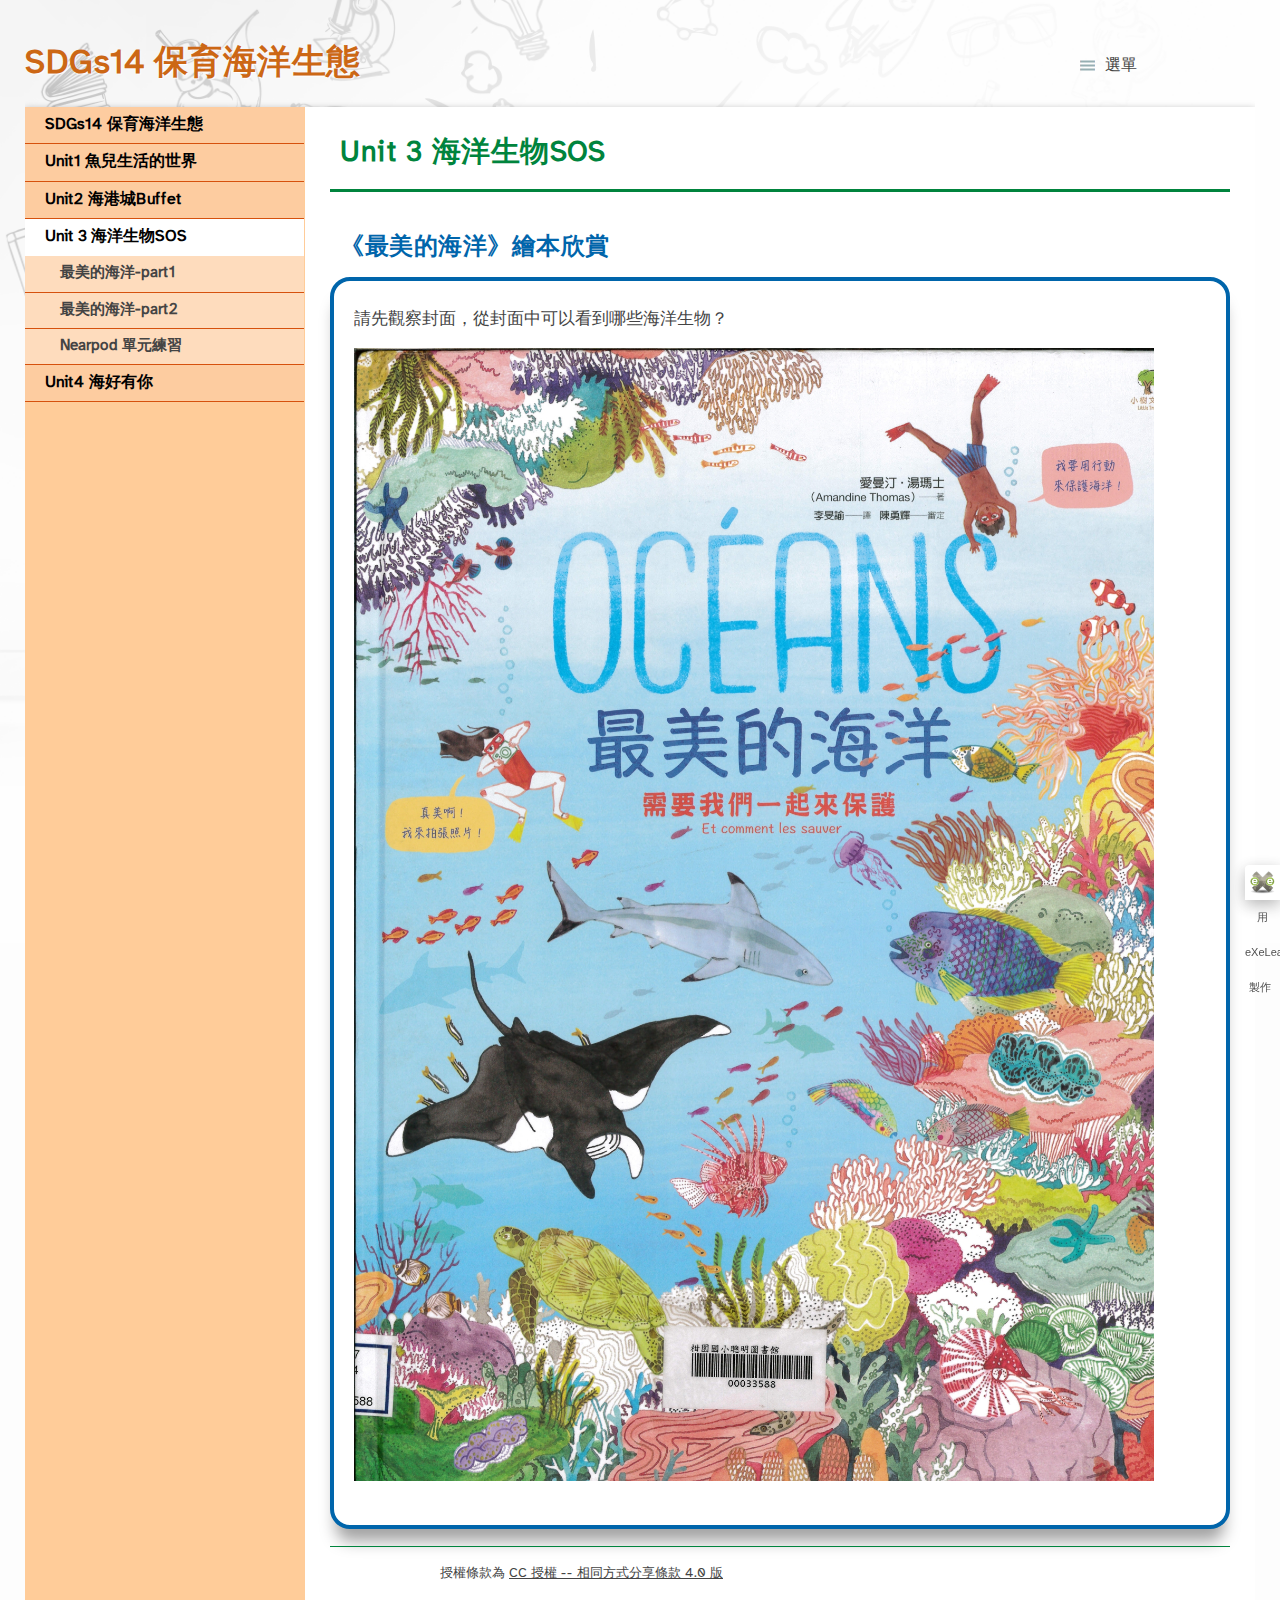
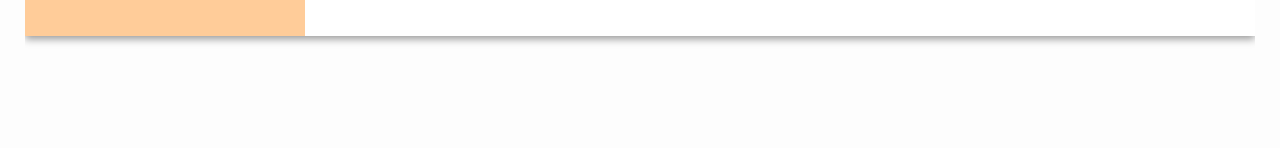
==== commit 09403134: "Update unit_3_sos.html" ====
--- a/unit_3_sos.html
+++ b/unit_3_sos.html
@@ -1,69 +1,69 @@
-<!doctype html>
-<html lang="zh_TW">
-<head>
-<link rel="stylesheet" type="text/css" href="base.css" />
-<link rel="stylesheet" type="text/css" href="content.css" />
-<link rel="stylesheet" type="text/css" href="nav.css" />
-<meta http-equiv="content-type" content="text/html;  charset=utf-8" />
-<title>Unit 3 海洋生物SOS | SDGs14 保育海洋生態 </title>
-<link rel="shortcut icon" href="favicon.ico" type="image/x-icon" />
-<link rel="license" type="text/html" href="http://creativecommons.org/licenses/by-sa/4.0/" />
-<meta name="generator" content="eXeLearning 2.8 - exelearning.net" />
-<!--[if lt IE 9]><script type="text/javascript" src="exe_html5.js"></script><![endif]-->
-<script type="text/javascript" src="exe_jquery.js"></script>
-<script type="text/javascript" src="common_i18n.js"></script>
-<script type="text/javascript" src="common.js"></script>
-<meta name="viewport" content="width=device-width, initial-scale=1" />
-</head>
-<body class="exe-web-site" id="exe-node-1"><script type="text/javascript">document.body.className+=" js"</script>
-<div id="content">
-<p id="skipNav"><a href="#main" class="sr-av">跳過導覽</a></p>
-<header id="header" ><div id="headerContent">SDGs14 保育海洋生態</div></header>
-<nav id="siteNav">
-<ul>
-   <li><a href="index.html" class="daddy main-node">SDGs14 保育海洋生態</a></li>
-   <li><a href="unit1_.html" class="no-ch">Unit1 魚兒生活的世界</a></li>
-   <li><a href="unit2_buffet.html" class="no-ch">Unit2 海港城Buffet</a></li>
-   <li id="active"><a href="unit_3_sos.html" class="active daddy">Unit 3 海洋生物SOS</a>
-   <ul>
-      <li><a href="part1.html" class="no-ch">最美的海洋-part1</a></li>
-      <li><a href="part2.html" class="no-ch">最美的海洋-part2</a></li>
-      <li><a href="nearpod_.html" class="no-ch">Nearpod 單元練習</a></li>
-   </ul>
-   </li>
-   <li><a href="unit4_.html" class="no-ch">Unit4 海好有你</a></li>
-</ul>
-</nav>
-<div id='topPagination'>
-<nav class="pagination noprt">
-<a href="unit2_buffet.html" class="prev"><span><span>&laquo; </span>前一頁</span></a> <span class="sep">| </span><a href="part1.html" class="next"><span>下一頁<span> &raquo;</span></span></a>
-</nav>
-</div>
-<div id="main-wrapper">
-<section id="main">
-<header id="nodeDecoration"><h1 id="nodeTitle">Unit 3 海洋生物SOS</h1></header>
-<article class="iDevice_wrapper textIdevice em_iDevice" id="id23">
-<div class="iDevice emphasis1" >
-<header class="iDevice_header iDevice_header_noIcon"><h1 class="iDeviceTitle">《最美的海洋》繪本欣賞</h1></header>
-<div class="iDevice_inner">
-<div class="iDevice_content_wrapper">
-<div id="ta23_126_2" class="block iDevice_content">
+<!doctype html>
+<html lang="zh_TW">
+<head>
+<link rel="stylesheet" type="text/css" href="base.css" />
+<link rel="stylesheet" type="text/css" href="content.css" />
+<link rel="stylesheet" type="text/css" href="nav.css" />
+<meta http-equiv="content-type" content="text/html;  charset=utf-8" />
+<title>Unit 3 海洋生物SOS | SDGs14 保育海洋生態 </title>
+<link rel="shortcut icon" href="favicon.ico" type="image/x-icon" />
+<link rel="license" type="text/html" href="http://creativecommons.org/licenses/by-sa/4.0/" />
+<meta name="generator" content="eXeLearning 2.8 - exelearning.net" />
+<!--[if lt IE 9]><script type="text/javascript" src="exe_html5.js"></script><![endif]-->
+<script type="text/javascript" src="exe_jquery.js"></script>
+<script type="text/javascript" src="common_i18n.js"></script>
+<script type="text/javascript" src="common.js"></script>
+<meta name="viewport" content="width=device-width, initial-scale=1" />
+</head>
+<body class="exe-web-site" id="exe-node-1"><script type="text/javascript">document.body.className+=" js"</script>
+<div id="content">
+<p id="skipNav"><a href="#main" class="sr-av">跳過導覽</a></p>
+<header id="header" ><div id="headerContent">SDGs14 保育海洋生態</div></header>
+<nav id="siteNav">
+<ul>
+   <li><a href="index.html" class="daddy main-node">SDGs14 保育海洋生態</a></li>
+   <li><a href="unit1_.html" class="no-ch">Unit1 魚兒生活的世界</a></li>
+   <li><a href="unit2_buffet.html" class="no-ch">Unit2 海港城Buffet</a></li>
+   <li id="active"><a href="unit_3_sos.html" class="active daddy">Unit 3 海洋生物SOS</a>
+   <ul>
+      <li><a href="part1.html" class="no-ch">最美的海洋-part1</a></li>
+      <li><a href="part2.html" class="no-ch">最美的海洋-part2</a></li>
+      <li><a href="nearpod_.html" class="no-ch">Nearpod 單元練習</a></li>
+   </ul>
+   </li>
+   <li><a href="unit4_.html" class="no-ch">Unit4 海好有你</a></li>
+</ul>
+</nav>
+<div id='topPagination'>
+<nav class="pagination noprt">
+<a href="unit2_buffet.html" class="prev"><span><span>&laquo; </span>前一頁</span></a> <span class="sep">| </span><a href="part1.html" class="next"><span>下一頁<span> &raquo;</span></span></a>
+</nav>
+</div>
+<div id="main-wrapper">
+<section id="main">
+<header id="nodeDecoration"><h1 id="nodeTitle">Unit 3 海洋生物SOS</h1></header>
+<article class="iDevice_wrapper textIdevice em_iDevice" id="id23">
+<div class="iDevice emphasis1" >
+<header class="iDevice_header iDevice_header_noIcon"><h1 class="iDeviceTitle">《最美的海洋》繪本欣賞</h1></header>
+<div class="iDevice_inner">
+<div class="iDevice_content_wrapper">
+<div id="ta23_126_2" class="block iDevice_content">
 <div class="exe-text"><p>請先觀察封面，從封面中可以看到哪些海洋生物？</p>
-<p><img src="_page-0001.jpg" alt="" width="800" height="1000" /></p></div>
-</div>
-</div>
-</div>
-</div>
-</article>
-<div id="packageLicense" class="cc cc-by-sa">
-<p><span>授權條款為</span> <a rel="license" href="http://creativecommons.org/licenses/by-sa/4.0/">CC 授權 -- 相同方式分享條款 4.0 版</a></p>
-</div>
-</section>
-</div>
-<div id='bottomPagination'>
-<nav class="pagination noprt">
-<a href="unit2_buffet.html" class="prev"><span><span>&laquo; </span>前一頁</span></a> <span class="sep">| </span><a href="part1.html" class="next"><span>下一頁<span> &raquo;</span></span></a>
-</nav>
-</div>
-</div>
-<p id="made-with-eXe"><a href="https://exelearning.net/" target="_blank" rel="noopener"><span>使用 eXeLearning 製作<span> (新視窗)</span></span></a></p><script type="text/javascript" src="_escolares_js.js"></script></body></html>+<p><img src="page-0001.jpg" alt="" width="800" height="1000" /></p></div>
+</div>
+</div>
+</div>
+</div>
+</article>
+<div id="packageLicense" class="cc cc-by-sa">
+<p><span>授權條款為</span> <a rel="license" href="http://creativecommons.org/licenses/by-sa/4.0/">CC 授權 -- 相同方式分享條款 4.0 版</a></p>
+</div>
+</section>
+</div>
+<div id='bottomPagination'>
+<nav class="pagination noprt">
+<a href="unit2_buffet.html" class="prev"><span><span>&laquo; </span>前一頁</span></a> <span class="sep">| </span><a href="part1.html" class="next"><span>下一頁<span> &raquo;</span></span></a>
+</nav>
+</div>
+</div>
+<p id="made-with-eXe"><a href="https://exelearning.net/" target="_blank" rel="noopener"><span>使用 eXeLearning 製作<span> (新視窗)</span></span></a></p><script type="text/javascript" src="_escolares_js.js"></script></body></html>
--- a/content.css
+++ b/content.css
@@ -13,8 +13,8 @@
 /* Header is also in single page */
 header#header #headerContent h1{color:#cc6715;border:none;margin-right:75px}
 #header h1{margin:0;font-size:1em;color:#00843D}
-#emptyHeader,#nodeDecoration{height:auto;font-size:1em;text-align:left;letter-spacing:.5px;padding:16px 25px 16px 10px;border-bottom:3px solid #00843D;margin-bottom:0;background:url(_escolares_logo.png) no-repeat 100% 50%}
-#header{height:auto;font-size:1em;text-align:left;letter-spacing:.5px;padding:16px 25px 16px 0px;border:none;margin-bottom:0;background:url(_escolares_logo.png) no-repeat 100% 50%}
+#emptyHeader,#nodeDecoration{height:auto;font-size:1em;text-align:left;letter-spacing:.5px;padding:16px 25px 16px 10px;border-bottom:3px solid #00843D;margin-bottom:0;background:url(escolares_logo.png) no-repeat 100% 50%}
+#header{height:auto;font-size:1em;text-align:left;letter-spacing:.5px;padding:16px 25px 16px 0px;border:none;margin-bottom:0;background:url(escolares_logo.png) no-repeat 100% 50%}
 .exe-single-page #header{font-size:1.55em}
 #nodeTitle{font-size:1.55em;margin:0;color:#00843D;padding-right:60px}
 #header h1,#nodeTitle{text-shadow:0 0 8px rgba(255,255,255,.6),0 0 5px rgba(255,255,255,.6),0 0 2px rgba(255,255,255,.9)}
@@ -268,7 +268,7 @@
 .toggle-idevice{text-align:right;display:block;margin-right:13px;line-height:21px;height:21px}
 .iDevice_header .toggle-idevice{position:absolute;right:13px;bottom:13px;margin:0}
 .toggle-idevice{margin-top:5px;margin-bottom:0px}
-.toggle-idevice a{display:inline-block;width:20px;height:20px;background:url(_escolares_icons.png) no-repeat 0 -20px}
+.toggle-idevice a{display:inline-block;width:20px;height:20px;background:url(escolares_icons.png) no-repeat 0 -20px}
 .toggle-idevice .show-idevice{background-position:0 0}
 .toggle-idevice span{position:absolute;overflow:hidden;clip:rect(0,0,0,0);height:0}
 .toggle-idevice + .iDevice.emphasis0{margin-top:0}
@@ -282,7 +282,7 @@
 #packageLicense p{margin:20px 0}
 #packageLicense a{color:#444;text-decoration:underline}
 #packageLicense.propietary{position:absolute;overflow:hidden;clip:rect(0,0,0,0);height:0}
-#packageLicense.cc{padding:0 20px 10px 110px;background:transparent url(_escolares_licenses.gif) no-repeat 20px 5px}
+#packageLicense.cc{padding:0 20px 10px 110px;background:transparent url(escolares_licenses.gif) no-repeat 20px 5px}
 #packageLicense.cc-by-sa{background-position:20px -95px}
 #packageLicense.cc-by-nd{background-position:20px -195px}
 #packageLicense.cc-by-nc{background-position:20px -295px}
@@ -318,14 +318,14 @@
 	header.nodeDecoration h1.nodeTitle{page-break-after:none!important}
 	#header{height:auto;font-size:1em;text-align:left;letter-spacing:.5px;padding:0px 25px 16px 0px;border:none;margin-bottom:0}
 	.nodeDecoration{padding-top:10px}
-	#headerContent{min-height:51px;background:url(_escolares_logo.png) no-repeat 100% 20%;padding-bottom:15px}
+	#headerContent{min-height:51px;background:url(escolares_logo.png) no-repeat 100% 20%;padding-bottom:15px}
 	#nodeDecoration,#emptyHeader{color:#000;text-shadow:none;background:none;border:2px solid #CC6715;padding:5px 5px 10px 15px;margin-left:10px}
 	#nodeDecoration,#header,#emptyHeader{color:#000;text-shadow:none;background:none;border:none;padding:20px 0}
 	#packageLicense{text-align:left;font-size:.8em;padding:0 20px;color:#444;line-height:1em;margin:0 0 25px 0;background:#fff;border-top:1px solid #00843d}
 	#packageLicense p{margin:20px 0}
 	#packageLicense a{color:#444;text-decoration:underline}
 	#packageLicense.propietary{position:absolute;overflow:hidden;clip:rect(0,0,0,0);height:0}
-	#packageLicense.cc{padding:0 20px 0px 110px;background:transparent url(_escolares_licenses.gif) no-repeat 20px 5px}
+	#packageLicense.cc{padding:0 20px 0px 110px;background:transparent url(escolares_licenses.gif) no-repeat 20px 5px}
 	#packageLicense.cc-by-sa{background-position:20px -95px}
 	#packageLicense.cc-by-nd{background-position:20px -195px}
 	#packageLicense.cc-by-nc-sa{background-position:20px -295px}
@@ -379,4 +379,4 @@
 	.iDevice_inner p,.iDevice_inner ul li,.iDevice_inner ol li{text-align:justify!important}
 	.iDevice{margin:25px 0!important}
 	.js .exe-paginated h2,.js .exe-carousel h2{font-size:1.1em}
-}+}
--- a/nav.css
+++ b/nav.css
@@ -2,20 +2,20 @@
 html{padding:0;background:#fdfdfd}
 body{padding:0;text-align:center}
 @media all and (min-width:1px){
-	body{min-height:100vh;background:#fdfdfd url(_escolares_bg.png) no-repeat 0 0 fixed;background-size:cover}
+	body{min-height:100vh;background:#fdfdfd url(escolares_bg.png) no-repeat 0 0 fixed;background-size:cover}
 }
 #lbOverlay{background:#f3f3f3}
 #content{width:100%;max-width:1230px;min-width:300px;margin:0 auto;text-align:left;position:relative;padding-bottom:21px}
-#main-wrapper{padding:0 25px 1px 305px;background:#fff url(_escolares_left_column.gif) repeat-y 0 0;box-shadow:rgba(0,0,0,0.4) 0 3px 8px}
+#main-wrapper{padding:0 25px 1px 305px;background:#fff url(escolares_left_column.gif) repeat-y 0 0;box-shadow:rgba(0,0,0,0.4) 0 3px 8px}
 .no-nav #main-wrapper{padding-left:25px;background:#fff}
 #main{width:100%}
 #header,#emptyHeader{border:none;padding:40px 210px 20px 20px;background:none;font-size:2em}
 #emptyHeader{height:42px}
 #headerContent{color:#cc6715;text-shadow:1px 1px 1px #FFF}
-#nodeDecoration{padding:0 30px 0 0;margin:0 0 25px 0;border:none;text-shadow:none;background:none;border-bottom:3px solid #00843D;background:url(_escolares_logo.png) no-repeat 100% 50%!important}
+#nodeDecoration{padding:0 30px 0 0;margin:0 0 25px 0;border:none;text-shadow:none;background:none;border-bottom:3px solid #00843D;background:url(escolares_logo.png) no-repeat 100% 50%!important}
 #nodeTitle{padding:17px 0px 15px 10px;color:#00843D;letter-spacing:.5px;font-size:1.7em;font-weight:bold;margin-right:2.3em}
 #siteFooter{padding:5px 20px 20px 20px;text-align:right;margin-top:-56px}
-/* Navigation */
+/* Navigation */
 #skipNav{font-size:.95em;text-align:center;padding-top:25px}
 #skipNav a{padding:5px 15px;background:#3a4749}
 #siteNav{width:279px;float:left;padding-right:20px;margin:0px 0 70px 0}
@@ -28,10 +28,10 @@
 #siteNav .active:hover{color:#000;text-decoration:none;background:#fff;border-color:#fff;cursor:none}
 #siteNav .other-section{display:none}
 #siteNav ul ul ul a{padding-left:50px;background-color:#FEDCBD;color:#3a4749}
-/* Pagination */
+/* Pagination */
 .pagination{text-align:right;font-size:.95em}
 .pagination .sep{display:none}
-.pagination a{display:block;position:absolute;right:52px;width:32px;height:32px;padding:0;background:url(_escolares_nav_icons.png) no-repeat 0 0}
+.pagination a{display:block;position:absolute;right:52px;width:32px;height:32px;padding:0;background:url(escolares_nav_icons.png) no-repeat 0 0}
 body .pagination a{filter:alpha(opacity=100);opacity:1;outline:none}
 .pagination a span span{display:none}
 .pagination a span{position:absolute;overflow:hidden;clip:rect(0,0,0,0);height:0}
@@ -41,7 +41,7 @@
 #bottomPagination{padding:20px 20px 71px 0px}
 .no-nav #bottomPagination{padding-left:20px}
 .pagination .next,.pagination .next:hover,.pagination .next:focus{right:10px;background-position:-50px 0}
-/* Page counter */
+/* Page counter */
 #topPagination .page-counter{margin-left:16px}
 #bottomPagination .page-counter{margin-left:20px;margin-right:0}
 .pagination.page-counter{text-align:center}
@@ -55,11 +55,11 @@
 	#topPagination{right:0}
 	#header{padding-left:0}
 }
-/* Autoclear */
+/* Autoclear */
 #content{overflow:auto}
 
 #header-options{margin:20px 0 0;position:absolute;top:2em;right:100px;z-index:99}
-#header-options a{font-size:.95em;margin-left:15px;margin-right:8px;background:transparent url(_escolares_menu.gif) no-repeat 5px 50%;padding:0 10px 0 32px;color:#444}
+#header-options a{font-size:.95em;margin-left:15px;margin-right:8px;background:transparent url(escolares_menu.gif) no-repeat 5px 50%;padding:0 10px 0 32px;color:#444}
 #header-options a:hover,#header-options a:focus{color:#7c3f06}
 #exe-client-search-text{max-width:50%}
 .exe-client-search-result{background:#ecd078;padding:0 2px}
@@ -86,7 +86,7 @@
 	.pagination .next{position:absolute;right:0}
 	#header-options{position:relative;top:0;left:0;margin:0;background:#FFF;font-size:.95em}
 	#header-options a{margin-left:0;display:block;width:100%;height:auto;color:#3a4749;border-top:1px solid #dbdbdb;border-bottom:1px solid #dbdbdb;line-height:2.6em;letter-spacing:1px;padding:0;/* text-transform:lowercase */}
-	#header-options a span{background:url(_escolares_menu.gif) no-repeat 18px 50%;padding-left:45px}
+	#header-options a span{background:url(escolares_menu.gif) no-repeat 18px 50%;padding-left:45px}
 	#header-options #print-page{display:none}
 	#header-options #toggle-nav{background:none}
 	#bottomPagination .page-counter{margin:0;padding-top:5px;display:inline-block}
@@ -98,4 +98,4 @@
 	body #main,body.no-nav #main{padding:20px 0}
 	body #content{background:#FFF}
 	#content{max-width:100%}
-}+}
